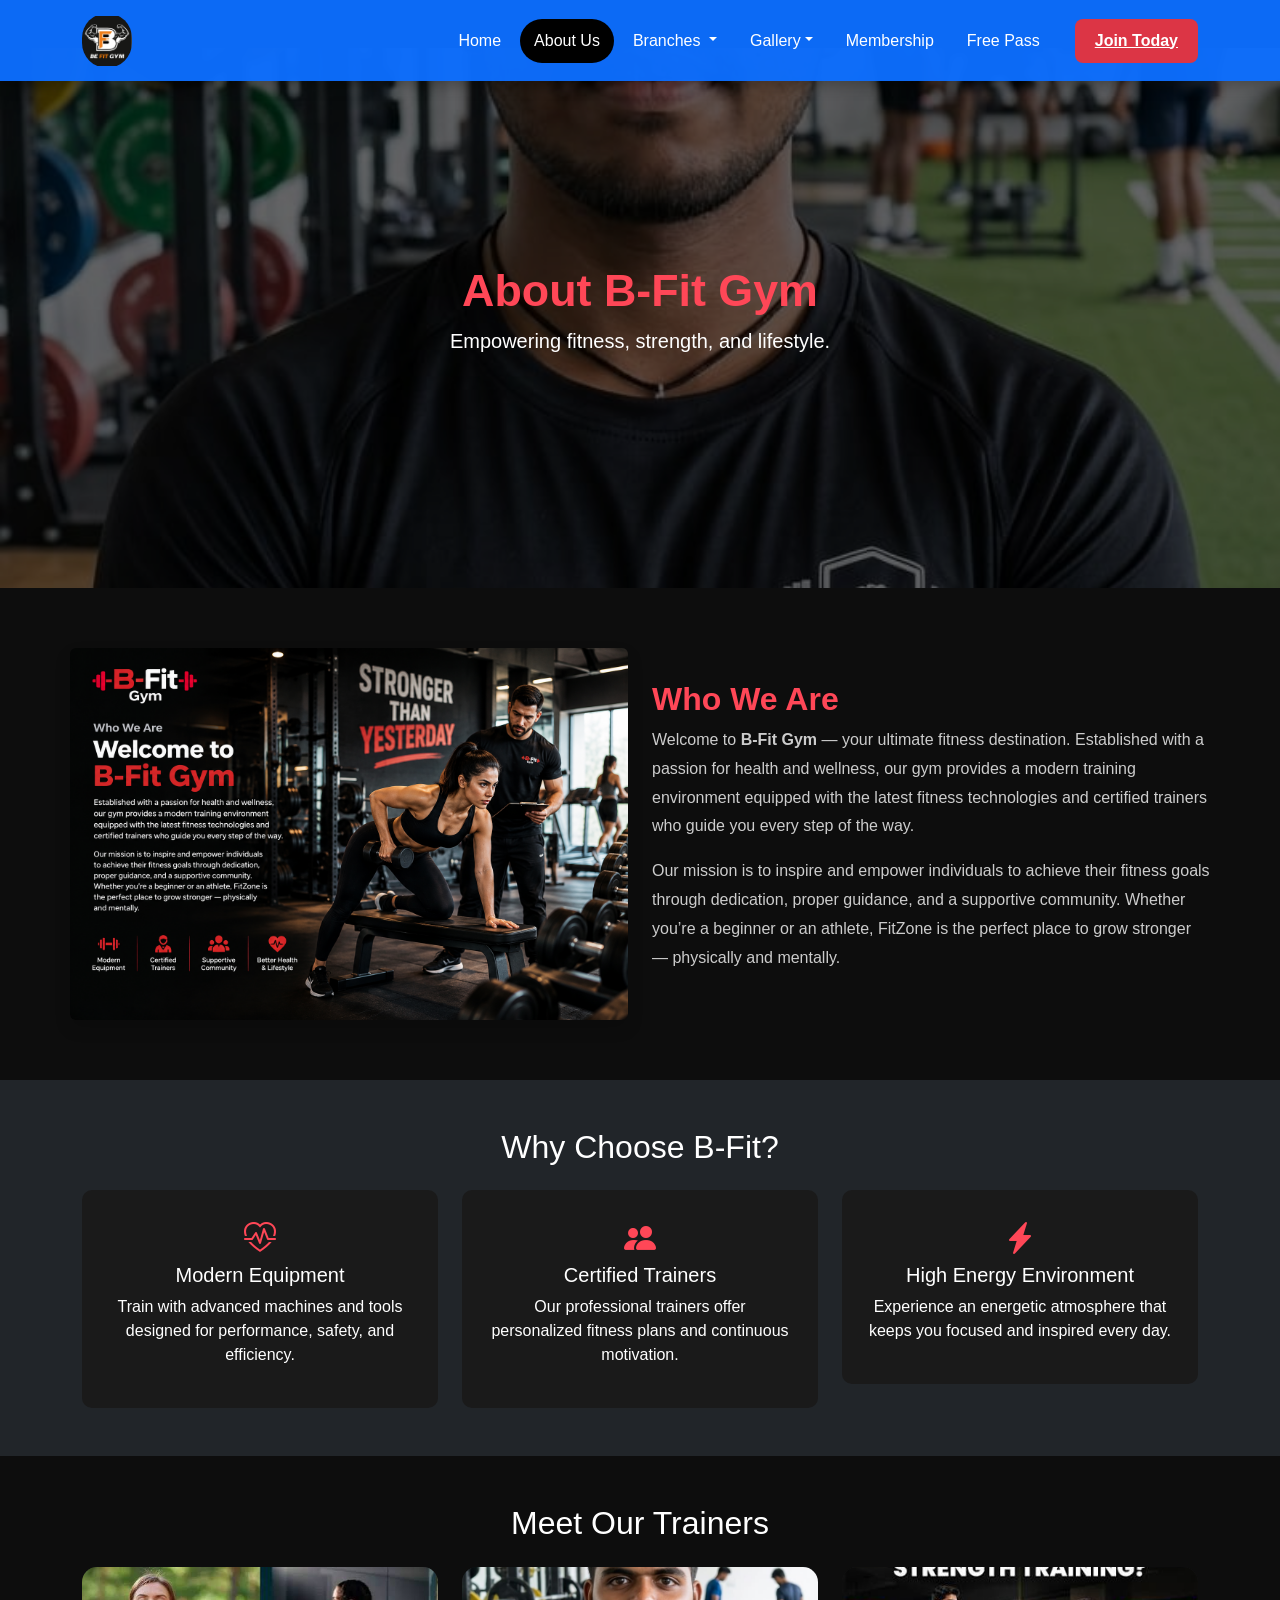
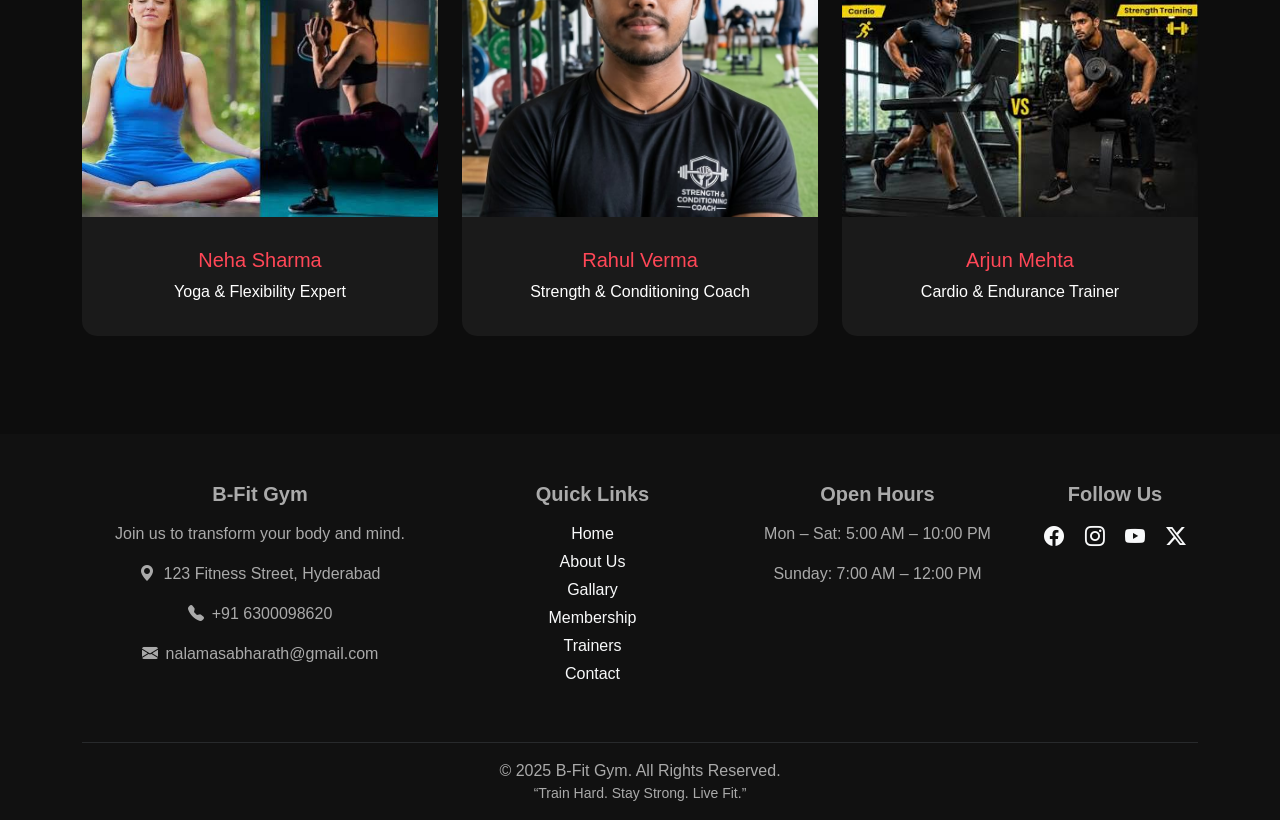
==== about_us.html @ 9fb80f59 "Initial Commit" ====
<!DOCTYPE html>
<html lang="en">
<head>
  <meta charset="UTF-8">
  <meta name="viewport" content="width=device-width, initial-scale=1.0">
  <link rel="shortcut icon" href="/images/logo1.png" type="image/x-icon">
  <title>About Us | B-Fit Gym</title>

  <!-- Bootstrap CSS -->
  <link href="https://cdn.jsdelivr.net/npm/bootstrap@5.3.3/dist/css/bootstrap.min.css" rel="stylesheet">
  <link href="https://cdn.jsdelivr.net/npm/bootstrap-icons@1.11.3/font/bootstrap-icons.css" rel="stylesheet">

  <style>
    body {
      background-color: #0d0d0d;
      color: #fff;
      font-family: 'Poppins', sans-serif;
    }
    .navbar {
    min-height: 55px;
    background: rgba(13, 110, 253, 0.97) !important;
    box-shadow: 0 3px 15px rgba(0, 0, 0, 0.3);
}
.logo {
    width: 50px;
    height: 55px;
    object-fit: contain;
    border-radius: 50px;
}
.navbar-nav {
    gap: 5px;
}
.nav-item {
    font-size: 16px;
    font-weight: 450;
}
.nav-link {
    color: #ffffff !important;
    padding: 10px 14px !important;
    border-radius: 25px;
    transition: all 0.3s ease;
}
.nav-link:hover,.nav-link.active {
    background-color: #000000;
    color: #ffffff !important;
}
.dropdown-menu {
    background-color: #ffffff;
    border: none;
    box-shadow: 0 5px 15px rgba(0, 0, 0, 0.25);
}
.dropdown-item {
    padding: 10px 18px;
    font-weight: 500;
}
.dropdown-item:hover {
    background-color: #dc3545;
    color: #ffffff;
}
/* Join Button */

.join-btn {
    display: inline-block;
    background-color: #dc3545;
    color: #ffffff;
    padding: 10px 20px;
    border-radius: 8px;
    font-weight: bold;
    transition: all 0.3s ease;
}
.join-btn:hover {
    background-color: #a71d2a;
    color: #ffffff;
    transform: translateY(-2px);
}

    /* Hero Section */
    .hero-section {
      background: url('gym-bg.jpg') no-repeat center center/cover;
      height: 60vh;
      display: flex;
      align-items: center;
      justify-content: center;
      text-align: center;
      position: relative;
      color: #fff;
    }
    .hero-section::before {
      content: "";
      position: absolute;
      top: 0; left: 0;
      width: 100%; height: 100%;
      background-color: rgba(0, 0, 0, 0.6);
    }
    .hero-content {
      position: relative;
      z-index: 2;
    }

    .hero-content h1 {
      font-weight: 700;
      color: #ff4757;
      font-size: 2.8rem;
    }

    /* About Section */
    .about-section {
      padding: 60px 0;
    }
    .about-section h2 {
      color: #ff4757;
      font-weight: 700;
    }
    .about-section p {
      color: #ccc;
      line-height: 1.8;
    }

    /* Features */
    .feature-box {
      background-color: #1a1a1a;
      border-radius: 10px;
      padding: 25px;
      text-align: center;
      transition: all 0.3s ease;
    }
    .feature-box:hover {
      background-color: #2a2a2a;
      transform: scale(1.05);
    }
    .feature-box i {
      font-size: 2rem;
      color: #ff4757;
      margin-bottom: 10px;
    }

    /* Trainer Section */
    .trainer-card {
      background-color: #1a1a1a;
      border: none;
      border-radius: 15px;
      overflow: hidden;
      text-align: center;
      transition: transform 0.3s;
    }
    .trainer-card:hover {
      transform: translateY(-10px);
    }
    .trainer-card img {
      width: 100%;
      height: 250px;
      object-fit: cover;
    }
    .trainer-card h5 {
      color: #ff4757;
      margin-top: 15px;
    }
    .hero-section{
      background-image: url(images/My_image.jpeg);
    }
    footer {
      background: #111;
      padding: 20px 0;
      text-align: center;
      color: #aaa;
      margin-top: 50px;
    }
  </style>
</head>

<body>
<!-- ================= NAVBAR ================= -->
  <nav class="navbar navbar-expand-lg navbar-dark bg-primary fixed-top">
    <div class="container"><a class="navbar-brand" href="index.html">
    <img src="/images/logo1.png" class="logo" alt="B-Fit Gym Logo"> </a>
  <button class="navbar-toggler" type="button" data-bs-toggle="collapse"
    data-bs-target="#navbarNav"
    aria-controls="navbarNav"
    aria-expanded="false"
    aria-label="Toggle navigation">
    <span class="navbar-toggler-icon"></span>
  </button>
  <div class="collapse navbar-collapse" id="navbarNav">
    <ul class="navbar-nav ms-auto align-items-lg-center"><li class="nav-item">
        <a class="nav-link" href="index.html">Home</a></li>
      <li class="nav-item"><a class="nav-link active" href="about_us.html">About Us</a></li>
      <li class="nav-item dropdown">
        <a class="nav-link dropdown-toggle" href="branches.html" role="button"
          data-bs-toggle="dropdown" aria-expanded="false"> Branches </a>
        <ul class="dropdown-menu">
          <li> <a class="dropdown-item" href="branches.html"> Hyderabad </a></li>
        </ul>
      </li>
      <li class="nav-item dropdown">
        <a class="nav-link dropdown-toggle" href="#" role="button" data-bs-toggle="dropdown"
          aria-expanded="false">Gallery</a>
        <ul class="dropdown-menu">
          <li><a class="dropdown-item" href="gallaryimages.html"> Images </a></li>
          <li> <a class="dropdown-item" href="gallaryimages.html"> Videos </a></li>
        </ul>
      </li>
      <li class="nav-item"> <a class="nav-link" href="membership.html">Membership</a></li>
      <li class="nav-item"> <a class="nav-link" href="freepass.html">Free Pass</a></li>
      <li class="nav-item ms-lg-3 mt-2 mt-lg-0"><a href="login.html" class="join-btn">
          Join Today</a></li>
    </ul>
  </div>
</div>
</nav>
  <!-- Hero Section -->
  <section class="hero-section mt-5">
    <div class="hero-content">
      <h1>About B-Fit Gym</h1>
      <p class="lead">Empowering fitness, strength, and lifestyle.</p>
    </div>
  </section>

  <!-- About Section -->
  <section class="about-section container">
    <div class="row align-items-center">
      <div class="col-md-6 mb-4 mb-md-0">
        <img src="images/B-Fit.png" class="img-fluid rounded shadow" alt="Gym interior">
      </div>
      <div class="col-md-6">
        <h2>Who We Are</h2>
        <p>Welcome to <strong>B-Fit Gym</strong> — your ultimate fitness destination. Established with a passion for health and wellness, our gym provides a modern training environment equipped with the latest fitness technologies and certified trainers who guide you every step of the way.</p>
        <p>Our mission is to inspire and empower individuals to achieve their fitness goals through dedication, proper guidance, and a supportive community. Whether you’re a beginner or an athlete, FitZone is the perfect place to grow stronger — physically and mentally.</p>
      </div>
    </div>
  </section>

  <!-- Features Section -->
  <section class="py-5 bg-dark">
    <div class="container text-center">
      <h2 class="mb-4">Why Choose B-Fit?</h2>
      <div class="row g-4">
        <div class="col-md-4">
          <div class="feature-box">
            <i class="bi bi-heart-pulse"></i>
            <h5>Modern Equipment</h5>
            <p>Train with advanced machines and tools designed for performance, safety, and efficiency.</p>
          </div>
        </div>

        <div class="col-md-4">
          <div class="feature-box">
            <i class="bi bi-people-fill"></i>
            <h5>Certified Trainers</h5>
            <p>Our professional trainers offer personalized fitness plans and continuous motivation.</p>
          </div>
        </div>

        <div class="col-md-4">
          <div class="feature-box">
            <i class="bi bi-lightning-charge-fill"></i>
            <h5>High Energy Environment</h5>
            <p>Experience an energetic atmosphere that keeps you focused and inspired every day.</p>
          </div>
        </div>
      </div>
    </div>
  </section>

  <!-- Trainers Section -->
  <section class="container py-5">
    <h2 class="text-center mb-4">Meet Our Trainers</h2>
    <div class="row g-4">
      <div class="col-md-4">
        <div class="trainer-card">
          <img src="images/Yoga_image.jpg" alt="Trainer 1">
          <div class="p-3">
            <h5>Neha Sharma</h5>
            <p>Yoga & Flexibility Expert</p>
          </div>
        </div>
      </div>

      <div class="col-md-4">
        <div class="trainer-card">
          <img src="images/My_image.jpeg" alt="Trainer 2">
          <div class="p-3">
            <h5>Rahul Verma</h5>
            <p>Strength & Conditioning Coach</p>
          </div>
        </div>
      </div>

      <div class="col-md-4">
        <div class="trainer-card">
          <img src="images/cardio_image.jpg" alt="Trainer 3">
          <div class="p-3">
            <h5>Arjun Mehta</h5>
            <p>Cardio & Endurance Trainer</p>
          </div>
        </div>
      </div>
    </div>
  </section>

 <!-- Footer Section -->
  <footer class="pt-5 pb-3">
    <div class="container">
      <div class="row">

        <div class="col-md-4 mb-4">
          <h5 class="fw-bold mb-3">B-Fit Gym</h5>
          <p>Join us to transform your body and mind.</p>
          <p><i class="bi bi-geo-alt-fill me-2"></i>123 Fitness Street, Hyderabad</p>
          <p><i class="bi bi-telephone-fill me-2"></i>+91 6300098620</p>
          <p><i class="bi bi-envelope-fill me-2"></i>nalamasabharath@gmail.com</p>
        </div>

        <div class="col-md-3 mb-4">
          <h5 class="fw-bold mb-3">Quick Links</h5>
          <ul class="list-unstyled">
            <li><a href="index.html" class="text-light text-decoration-none d-block mb-1">Home</a></li>
            <li><a href="about_us.html" class="text-light text-decoration-none d-block mb-1">About Us</a></li>
            <li><a href="gallaryimages.html" class="text-light text-decoration-none d-block mb-1">Gallary</a></li>
            <li><a href="#" class="text-light text-decoration-none d-block mb-1">Membership</a></li>
            <li><a href="#" class="text-light text-decoration-none d-block mb-1">Trainers</a></li>
            <li><a href="#" class="text-light text-decoration-none d-block mb-1">Contact</a></li>
          </ul>
        </div>

        <div class="col-md-3 mb-4">
          <h5 class="fw-bold mb-3">Open Hours</h5>
          <p>Mon – Sat: 5:00 AM – 10:00 PM</p>
          <p>Sunday: 7:00 AM – 12:00 PM</p>
        </div>

        <div class="col-md-2 mb-4">
          <h5 class="fw-bold mb-3">Follow Us</h5>
          <a href="#" class="text-light me-3 fs-5"><i class="bi bi-facebook"></i></a>
          <a href="#" class="text-light me-3 fs-5"><i class="bi bi-instagram"></i></a>
          <a href="#" class="text-light me-3 fs-5"><i class="bi bi-youtube"></i></a>
          <a href="#" class="text-light fs-5"><i class="bi bi-twitter-x"></i></a>
        </div>

      </div>
      <hr class="border-secondary">
      <div class="text-center">
        <p class="mb-0">© 2025 B-Fit Gym. All Rights Reserved.</p>
        <p class="small mb-0">“Train Hard. Stay Strong. Live Fit.”</p>
      </div>
    </div>
  </footer>


  <script src="https://cdn.jsdelivr.net/npm/bootstrap@5.3.3/dist/js/bootstrap.bundle.min.js"></script>
</body>
</html>
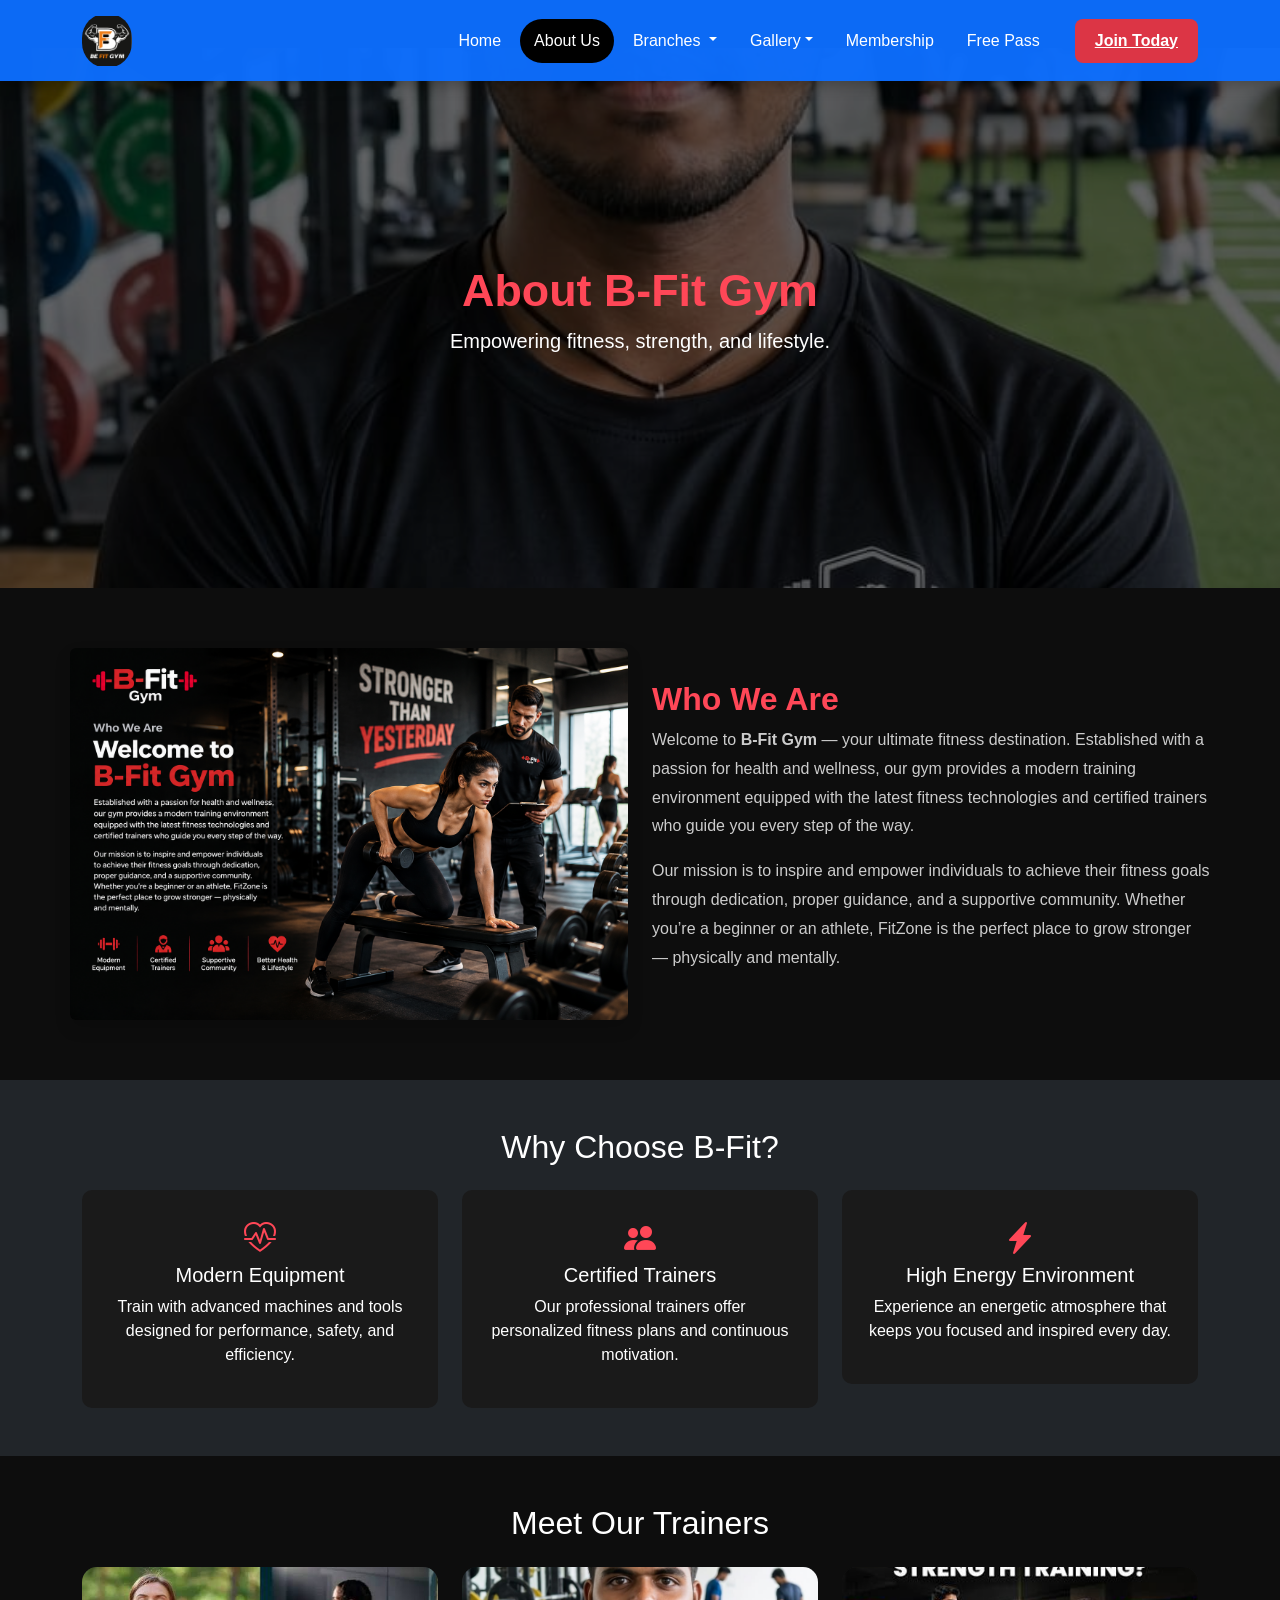
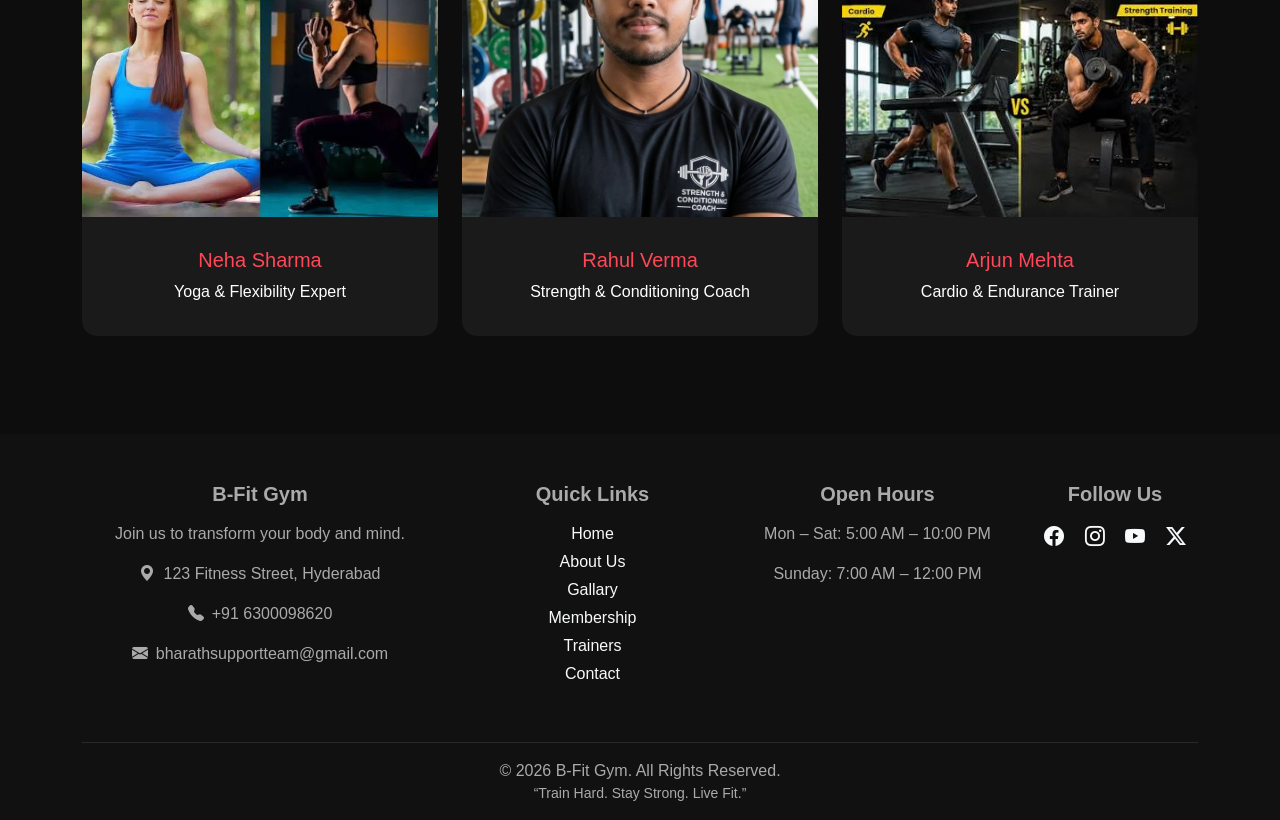
==== commit 86195322: "Updated navigation paths" ====
--- a/about_us.html
+++ b/about_us.html
@@ -307,7 +307,7 @@
           <p>Join us to transform your body and mind.</p>
           <p><i class="bi bi-geo-alt-fill me-2"></i>123 Fitness Street, Hyderabad</p>
           <p><i class="bi bi-telephone-fill me-2"></i>+91 6300098620</p>
-          <p><i class="bi bi-envelope-fill me-2"></i>nalamasabharath@gmail.com</p>
+          <p><i class="bi bi-envelope-fill me-2"></i>bharathsupportteam@gmail.com</p>
         </div>
 
         <div class="col-md-3 mb-4">
@@ -316,9 +316,9 @@
             <li><a href="index.html" class="text-light text-decoration-none d-block mb-1">Home</a></li>
             <li><a href="about_us.html" class="text-light text-decoration-none d-block mb-1">About Us</a></li>
             <li><a href="gallaryimages.html" class="text-light text-decoration-none d-block mb-1">Gallary</a></li>
-            <li><a href="#" class="text-light text-decoration-none d-block mb-1">Membership</a></li>
-            <li><a href="#" class="text-light text-decoration-none d-block mb-1">Trainers</a></li>
-            <li><a href="#" class="text-light text-decoration-none d-block mb-1">Contact</a></li>
+            <li><a href="membership.html" class="text-light text-decoration-none d-block mb-1">Membership</a></li>
+            <li><a href="about_us.html" class="text-light text-decoration-none d-block mb-1">Trainers</a></li>
+            <li><a href="registration.html" class="text-light text-decoration-none d-block mb-1">Contact</a></li>
           </ul>
         </div>
 
@@ -339,7 +339,7 @@
       </div>
       <hr class="border-secondary">
       <div class="text-center">
-        <p class="mb-0">© 2025 B-Fit Gym. All Rights Reserved.</p>
+        <p class="mb-0">© 2026 B-Fit Gym. All Rights Reserved.</p>
         <p class="small mb-0">“Train Hard. Stay Strong. Live Fit.”</p>
       </div>
     </div>
